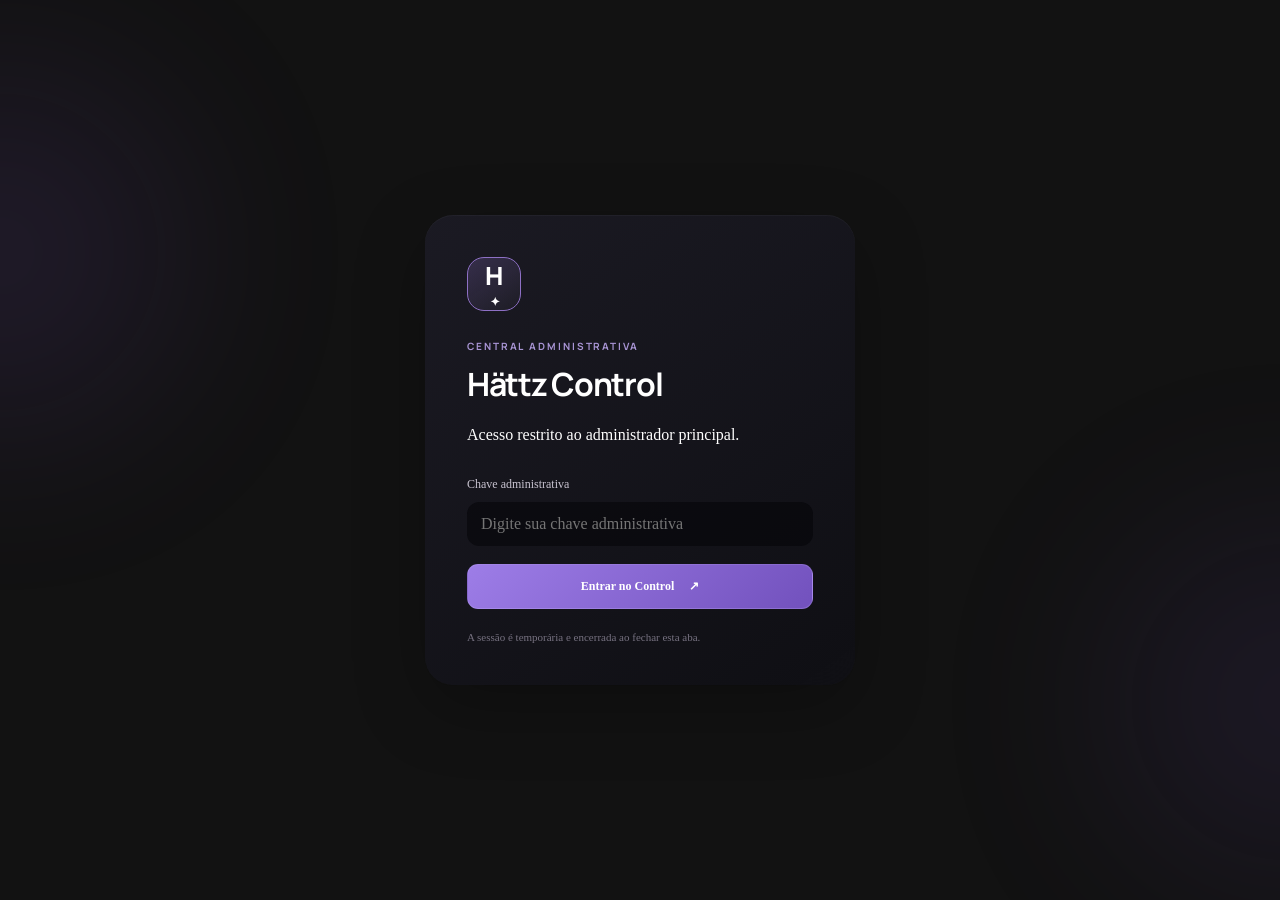
==== control.html @ 9202e239 "Add files via upload" ====
<!doctype html>
<html lang="pt-BR">
<head>
  <meta charset="utf-8">
  <meta name="viewport" content="width=device-width, initial-scale=1">
  <meta name="theme-color" content="#09090d">
  <title>Hättz Control</title>
  <link rel="preconnect" href="https://fonts.googleapis.com">
  <link rel="preconnect" href="https://fonts.gstatic.com" crossorigin>
  <link href="https://fonts.googleapis.com/css2?family=DM+Sans:wght@400;500;600;700&family=Manrope:wght@400;500;600;700;800&display=swap" rel="stylesheet">
  <link rel="stylesheet" href="core/design-tokens.css">
  <link rel="stylesheet" href="control.css">
</head>
<body>
  <div class="ambient ambient-one"></div><div class="ambient ambient-two"></div>
  <main class="shell">
    <section id="loginView" class="login-wrap">
      <div class="login-card glass">
        <div class="brand-mark">H<span>✦</span></div>
        <p class="eyebrow">CENTRAL ADMINISTRATIVA</p>
        <h1>Hättz <span>Control</span></h1>
        <p class="muted">Acesso restrito ao administrador principal.</p>
        <form id="loginForm">
          <label for="adminPassword">Chave administrativa</label>
          <input id="adminPassword" type="password" autocomplete="current-password" minlength="24" required placeholder="Digite sua chave administrativa">
          <button class="primary full" type="submit">Entrar no Control <span>↗</span></button>
        </form>
        <p class="login-note">A sessão é temporária e encerrada ao fechar esta aba.</p>
      </div>
    </section>

    <section id="appView" hidden>
      <header class="topbar glass">
        <a class="brand" href="./control.html"><span class="brand-symbol">H✦</span><span>Hättz <b>Control</b><small>ADMIN CONSOLE</small></span></a>
        <div class="top-actions"><span class="secure-label"><i></i> Sessão protegida</span><button id="logoutButton" class="quiet-button">Sair <span>↗</span></button></div>
      </header>

      <div class="layout">
        <aside class="sidebar glass">
          <p class="eyebrow">WORKSPACE</p>
          <button class="nav-item active" data-view="overview"><span>◫</span> Visão geral</button>
          <button class="nav-item" data-view="profiles"><span>▤</span> Perfis na nuvem</button>
          <button class="nav-item" data-view="ecosystem"><span>✧</span> Ecossistema</button>
          <button class="nav-item" data-view="storage"><span>◩</span> Armazenamento</button>
          <button class="nav-item" data-view="maintenance"><span>◷</span> Manutenção</button>
          <button class="nav-item" data-view="ip"><span>⌁</span> IP Intelligence</button>
          <button class="nav-item" data-view="audit"><span>≋</span> Auditoria</button>
          <div class="sidebar-foot"><span class="live-dot"></span> Hättz Share API</div>
        </aside>

        <section class="content-area">
          <section class="view active" id="view-overview">
            <div class="page-heading"><div><p class="eyebrow">OVERVIEW</p><h1>Visão geral</h1><p class="muted">Estado atual da infraestrutura Hättz Share.</p></div><button id="refreshOverview" class="quiet-button">↻ Atualizar</button></div>
            <div class="metric-grid" id="overviewMetrics"><article class="metric glass skeleton"></article><article class="metric glass skeleton"></article><article class="metric glass skeleton"></article><article class="metric glass skeleton"></article></div>
            <div class="panel-grid">
              <article class="panel glass"><div class="panel-heading"><div><p class="eyebrow">SISTEMA</p><h2>Estado operacional</h2></div><span class="status-pill" id="apiStatus">Verificando</span></div><p class="muted" id="systemSummary">Consultando armazenamento e perfis...</p><div class="mini-progress"><span id="overviewStorageBar"></span></div><div class="panel-foot"><span>Uso total</span><strong id="overviewStorageText">—</strong></div></article>
              <article class="panel glass"><div class="panel-heading"><div><p class="eyebrow">CONTROLE</p><h2>Manutenção</h2></div><span class="status-pill" id="maintenanceStatus">Desativada</span></div><p class="muted" id="maintenanceSummary">O acesso público está liberado.</p><button class="secondary" data-open-view="maintenance">Configurar manutenção <span>↗</span></button></article>
            </div>
          </section>

          <section class="view" id="view-profiles">
            <div class="page-heading"><div><p class="eyebrow">CLOUD DATABASE</p><h1>Perfis na nuvem</h1><p class="muted">Pesquise, suspenda, reative ou exclua perfis e suas mídias.</p></div><button id="reloadProfiles" class="quiet-button">↻ Atualizar</button></div>
            <div class="panel glass">
              <div class="toolbar"><input id="profileSearch" class="search-input" type="search" placeholder="Buscar por código ou conteúdo do perfil"><button id="searchProfiles" class="secondary">Buscar</button></div>
              <div class="selection-toolbar"><span id="selectionCount">Nenhum perfil selecionado</span><div><button id="suspendSelected" class="secondary" disabled>Suspender</button><button id="activateSelected" class="secondary" disabled>Reativar</button><button id="deleteSelected" class="danger" disabled>Excluir selecionados</button></div></div>
              <div class="table-wrap"><table><thead><tr><th><input id="selectAllProfiles" type="checkbox" aria-label="Selecionar todos desta página"></th><th>Perfil</th><th>Armazenamento</th><th>Mídias</th><th>Estado</th><th>Atualizado</th></tr></thead><tbody id="profilesTable"><tr><td colspan="6" class="empty">Carregando perfis...</td></tr></tbody></table></div>
              <div class="pagination"><span id="profilesPageLabel">Página 1</span><div><button id="previousPage" class="quiet-button" disabled>← Anterior</button><button id="nextPage" class="quiet-button" disabled>Próxima →</button></div></div>
            </div>
            <p class="warning-note">Os perfis oficiais são protegidos pelo servidor e não podem ser excluídos nem suspensos.</p>
          </section>

          <section class="view" id="view-ecosystem">
            <div class="page-heading"><div><p class="eyebrow">HÄTTZ ECOSYSTEM</p><h1>Ecossistema</h1><p class="muted">Catálogos, molduras, insígnias e benefícios VIP por perfil.</p></div><button id="reloadEcosystem" class="quiet-button">↻ Atualizar</button></div>
            <div class="panel-grid">
              <article class="panel glass"><div class="panel-heading"><div><p class="eyebrow">CATALOGUE</p><h2>Criar ou atualizar item</h2></div></div>
                <div class="field"><label for="catalogKind">Tipo</label><select id="catalogKind"><option value="badges">Insígnia</option><option value="frames">Moldura</option></select></div>
                <div class="field"><label for="catalogId">ID único</label><input id="catalogId" maxlength="48" placeholder="ex.: early-supporter"></div>
                <div class="field"><label for="catalogName">Nome</label><input id="catalogName" maxlength="64" placeholder="Nome exibido"></div>
                <div class="field"><label for="catalogDescription">Descrição</label><textarea id="catalogDescription" maxlength="240" rows="2"></textarea></div>
                <div class="field"><label for="catalogRarity">Raridade</label><select id="catalogRarity"><option value="basic">Basic</option><option value="premium">Premium</option><option value="elite">Elite</option></select></div>
                <div class="field" id="catalogBadgeFields"><label for="catalogCategory">Categoria</label><input id="catalogCategory" maxlength="32" value="community"><label for="catalogIcon">Ícone</label><input id="catalogIcon" maxlength="4" value="✦"></div>
                <button id="saveCatalogItem" class="primary">Salvar item</button>
              </article>
              <article class="panel glass"><div class="panel-heading"><div><p class="eyebrow">PROFILE BENEFITS</p><h2>Gerenciar benefícios</h2></div></div>
                <div class="field"><label for="entitlementCode">Código do perfil</label><input id="entitlementCode" placeholder="HTZ-ABCDE-FGHIJ"></div>
                <div class="field"><label for="vipEnabled">Acesso VIP</label><select id="vipEnabled"><option value="true">Conceder / manter ativo</option><option value="false">Revogar</option></select></div>
                <div class="field"><label for="vipExpiry">Validade (opcional)</label><input id="vipExpiry" type="datetime-local"></div>
                <button id="saveVip" class="secondary">Atualizar VIP</button><p class="muted">Benefício aplicado no backend: limite individual de mídia de 500 MiB enquanto o VIP estiver ativo (250 MiB no plano padrão). O teto global do Hättz não muda.</p>
                <div class="field"><label for="grantBadgeId">Insígnia</label><select id="grantBadgeId"></select><button id="grantBadge" class="secondary">Conceder insígnia</button><button id="revokeBadge" class="quiet-button">Revogar insígnia</button></div>
                <div class="field"><label for="grantFrameId">Moldura</label><select id="grantFrameId"></select><button id="grantFrame" class="secondary">Conceder moldura</button><button id="revokeFrame" class="quiet-button">Revogar moldura</button></div>
                <p class="muted">Todas as operações são validadas no Worker e registradas na auditoria.</p>
              </article>
            </div>
            <article class="panel glass"><div class="panel-heading"><div><p class="eyebrow">PUBLISHED CATALOGUE</p><h2>Itens ativos</h2></div></div><div id="ecosystemCatalog" class="audit-list"><p class="empty">Carregando catálogo...</p></div></article>
          </section>

          <section class="view" id="view-storage">
            <div class="page-heading"><div><p class="eyebrow">CAPACITY</p><h1>Armazenamento</h1><p class="muted">Consumo real contabilizado pelos triggers do D1.</p></div><button id="reloadStorage" class="quiet-button">↻ Atualizar</button></div>
            <article class="panel glass storage-panel"><div class="storage-head"><div><p class="eyebrow">USO GLOBAL</p><h2 id="storageUsed">—</h2><p class="muted" id="storageCapacity">—</p></div><strong id="storagePercent">—</strong></div><div class="large-progress"><span id="storageBar"></span></div><div class="storage-stats"><div><span>Espaço restante</span><strong id="storageRemaining">—</strong></div><div><span>Perfis existentes</span><strong id="storageProfiles">—</strong></div><div><span>Estimativa de perfis adicionais</span><strong id="storageEstimate">—</strong></div></div></article>
            <article class="panel glass"><div class="panel-heading"><div><p class="eyebrow">TOP CONSUMERS</p><h2>Maiores consumidores</h2></div></div><div id="largestProfiles" class="largest-list"></div></article>
          </section>

          <section class="view" id="view-maintenance">
            <div class="page-heading"><div><p class="eyebrow">REMOTE CONTROL</p><h1>Modo de manutenção</h1><p class="muted">O bloqueio é aplicado pela API, não apenas pelo site.</p></div></div>
            <article class="panel glass maintenance-panel"><div class="maintenance-toggle-row"><div><h2>Ativar manutenção global</h2><p class="muted">Perfis oficiais e códigos liberados continuam acessíveis.</p></div><label class="switch"><input id="maintenanceEnabled" type="checkbox"><span></span></label></div><div class="field"><label for="maintenanceTitle">Título</label><input id="maintenanceTitle" maxlength="80" value="Em manutenção"></div><div class="field"><label for="maintenanceMessage">Mensagem</label><textarea id="maintenanceMessage" rows="3" maxlength="500">Voltamos em breve.</textarea></div><div class="field"><label for="maintenanceAllowlist">Códigos liberados (um por linha)</label><textarea id="maintenanceAllowlist" rows="3" placeholder="HTZ-ABCDE-FGHIJ"></textarea><small>Máximo de 100 códigos. Os dois perfis oficiais já são liberados automaticamente.</small></div>
              <div class="maintenance-editor-head"><div><p class="eyebrow">APARÊNCIA</p><h2>Fundo da manutenção</h2><p class="muted">Personalize a tela pública sem alterar o layout do site.</p></div><span class="editor-chip">LIVE PREVIEW</span></div>
              <div class="maintenance-editor-grid">
                <div class="maintenance-controls">
                  <div class="field"><label for="maintenanceBackgroundFile">Enviar imagem ou vídeo</label><input id="maintenanceBackgroundFile" type="file" accept="image/jpeg,image/png,image/webp,image/gif,video/mp4,video/webm,video/quicktime"><small>JPG, PNG, WEBP, GIF, MP4, WEBM ou MOV · até 75 MB. O arquivo fica no Supabase Storage.</small><button type="button" id="uploadMaintenanceBackground" class="secondary">Enviar fundo</button></div>
                  <div class="field"><label for="maintenanceBackgroundUrl">Ou usar URL HTTPS</label><input id="maintenanceBackgroundUrl" type="url" placeholder="https://..."><small>Use um link direto para uma imagem ou vídeo.</small></div>
                  <div class="field"><label for="maintenanceBackgroundType">Tipo de fundo</label><select id="maintenanceBackgroundType"><option value="color">Gradiente escuro</option><option value="image">Imagem</option><option value="video">Vídeo</option></select></div>
                  <div class="field"><label for="maintenanceAccent">Cor de destaque</label><input id="maintenanceAccent" type="color" value="#9b7add"></div>
                  <div class="field range-field"><label for="maintenanceOverlay">Escurecimento <output id="maintenanceOverlayValue">62%</output></label><input id="maintenanceOverlay" type="range" min="0" max="95" value="62"></div>
                  <div class="field range-field"><label for="maintenanceBlur">Desfoque <output id="maintenanceBlurValue">0 px</output></label><input id="maintenanceBlur" type="range" min="0" max="30" value="0"></div>
                  <div class="field"><button type="button" id="clearMaintenanceBackground" class="quiet-button">Remover mídia de fundo</button></div>
                </div>
                <div class="maintenance-preview-wrap"><div id="maintenancePreview" class="maintenance-preview"><div class="maintenance-preview-shade"></div><div class="maintenance-preview-card"><span class="preview-mark">H✦</span><small>HÄTTZ SHARE</small><h3 id="maintenancePreviewTitle">Em manutenção</h3><p id="maintenancePreviewMessage">Voltamos em breve.</p><span class="preview-foot">VOLTAREMOS EM BREVE</span></div></div><small>Prévia aproximada da tela exibida aos visitantes.</small></div>
              </div>
              <button id="saveMaintenance" class="primary">Salvar configuração <span>↗</span></button></article>
          </section>

          <section class="view" id="view-ip">
            <div class="page-heading"><div><p class="eyebrow">RESTRICTED INTELLIGENCE</p><h1>IP Intelligence</h1><p class="muted">Dados sensíveis visíveis somente nesta sessão de administrador principal.</p></div><button id="reloadIp" class="quiet-button">↻ Atualizar</button></div>
            <div class="privacy-banner"><span>⌁</span><div><strong>Acesso exclusivo</strong><p>IPs são armazenados criptografados. Outros administradores e usuários não possuem endpoint de leitura.</p></div></div>
            <article class="panel glass"><div class="toolbar"><input id="ipProfileFilter" class="search-input" placeholder="Filtrar por código de perfil"><button id="searchIp" class="secondary">Consultar</button><button id="clearIpEvents" class="quiet-button danger-action" type="button">⌫ Limpar histórico</button></div><p class="muted" id="vpnProviderStatus">A classificação de VPN/proxy depende do provedor de reputação configurado.</p><div class="table-wrap"><table><thead><tr><th>IP</th><th>Perfil</th><th>Localização</th><th>ISP / ASN</th><th>VPN / Proxy / Tor</th><th>Evento</th><th>Data</th></tr></thead><tbody id="ipTable"><tr><td colspan="7" class="empty">Carregando eventos...</td></tr></tbody></table></div></article>
          </section>

          <section class="view" id="view-audit">
            <div class="page-heading"><div><p class="eyebrow">SECURITY LOG</p><h1>Auditoria</h1><p class="muted">Histórico de ações administrativas e tentativas de acesso.</p></div><button id="reloadAudit" class="quiet-button">↻ Atualizar</button></div>
            <article class="panel glass"><div id="auditList" class="audit-list"><p class="empty">Carregando eventos...</p></div></article>
          </section>
        </section>
      </div>
      <div id="toast" class="toast" role="status" aria-live="polite"></div>
      <footer class="footer">HÄTTZ CONTROL <span>✦</span> PRIVATE ADMINISTRATION</footer>
    </section>
  </main>
  <script src="share-config.js"></script>
  <script src="core/hattz-core.js"></script>
  <script src="control.js"></script>
</body>
</html>
---- control.css ----
:root{color-scheme:dark;--bg:var(--hattz-color-bg);--panel:var(--hattz-glass-bg);--line:var(--hattz-glass-border);--text:var(--hattz-color-text);--muted:var(--hattz-color-muted);--purple:var(--hattz-color-accent);--purple2:var(--hattz-color-accent-strong);--danger:var(--hattz-color-danger);--green:var(--hattz-color-success);--radius:var(--hattz-radius-lg);font-family:var(--hattz-font-sans)}*{box-sizing:border-box}body{margin:0;min-height:100vh;background:radial-gradient(ellipse at 12% 0%,#20152e 0,transparent 36%),radial-gradient(ellipse at 90% 75%,#171329 0,transparent 34%),var(--bg);color:var(--text)}button,input,textarea{font:inherit}button{cursor:pointer}button:disabled{opacity:.38;cursor:not-allowed}.ambient{position:fixed;width:360px;height:360px;border-radius:50%;filter:blur(100px);opacity:.12;pointer-events:none}.ambient-one{background:#8959d8;top:8%;left:-180px}.ambient-two{background:#6b4ab1;right:-190px;bottom:2%}.shell{position:relative;max-width:1500px;margin:auto;padding:24px}.glass{background:linear-gradient(145deg,rgba(29,28,39,.82),rgba(15,15,21,.78));border:1px solid var(--line);box-shadow:0 22px 70px rgba(0,0,0,.26),inset 0 1px rgba(255,255,255,.035);backdrop-filter:blur(24px)}[hidden]{display:none!important}.login-wrap{min-height:calc(100vh - 48px);display:grid;place-items:center}.login-card{width:min(100%,430px);padding:42px;border-radius:28px}.brand-mark{width:54px;height:54px;display:grid;place-items:center;border:1px solid #8e70c5;border-radius:17px;font:800 25px Manrope;background:linear-gradient(145deg,rgba(170,135,245,.2),rgba(255,255,255,.02));margin-bottom:28px}.brand-mark span{color:var(--purple);font-size:12px;margin-left:2px}.eyebrow{font:700 10px Manrope;letter-spacing:.19em;color:#a995d5;margin:0 0 9px}.login-card h1,.page-heading h1{font:700 32px Manrope;margin:0;letter-spacing:-.04em}.login-card h1 span{color:var(--purple)}.muted{color:var(--muted);line-height:1.6}.login-card form{display:grid;gap:10px;margin-top:30px}.login-card label,.field label{font-size:12px;color:#c9c4d1}.login-card input,.field input,.field textarea,.search-input{width:100%;border:1px solid var(--line);background:rgba(5,5,9,.55);border-radius:12px;padding:13px 14px;color:var(--text);outline:none}.login-card input:focus,.field input:focus,.field textarea:focus,.search-input:focus{border-color:rgba(167,139,250,.7);box-shadow:0 0 0 3px rgba(167,139,250,.1)}.primary,.secondary,.danger,.quiet-button{border-radius:11px;padding:11px 15px;font-weight:700;font-size:12px;transition:.2s}.primary{background:linear-gradient(135deg,#9d7de7,#7251bd);border:1px solid rgba(210,190,255,.2);color:white}.primary:hover{filter:brightness(1.12);transform:translateY(-1px)}.primary span{margin-left:12px}.full{width:100%;margin-top:8px;padding:14px}.secondary{background:rgba(255,255,255,.055);border:1px solid var(--line);color:#e7e1f1}.secondary:hover,.quiet-button:hover{background:rgba(167,139,250,.12);border-color:rgba(167,139,250,.28)}.danger{background:rgba(190,73,97,.13);border:1px solid rgba(226,139,154,.26);color:#f1a8b5}.danger:hover{background:rgba(190,73,97,.22)}.quiet-button{background:transparent;border:1px solid var(--line);color:#c9c3d2}.login-note{font-size:11px;color:#777281;margin:22px 0 0}.topbar{height:74px;border-radius:18px;display:flex;align-items:center;justify-content:space-between;padding:0 22px}.brand{display:flex;align-items:center;gap:12px;text-decoration:none;color:var(--text);font:700 15px Manrope}.brand b{color:var(--purple)}.brand small{display:block;font:700 8px Manrope;letter-spacing:.2em;color:#777181;margin-top:4px}.brand-symbol{font-size:25px;color:#b9a0f4}.top-actions{display:flex;align-items:center;gap:18px}.secure-label{font-size:11px;color:#aaa5b3}.secure-label i,.live-dot{display:inline-block;width:7px;height:7px;background:var(--green);border-radius:50%;margin-right:7px;box-shadow:0 0 12px rgba(139,215,180,.7)}.layout{display:grid;grid-template-columns:220px minmax(0,1fr);gap:22px;margin-top:22px}.sidebar{border-radius:18px;padding:22px 14px;min-height:calc(100vh - 180px);display:flex;flex-direction:column}.sidebar>.eyebrow{padding:0 10px 12px}.nav-item{width:100%;display:flex;align-items:center;gap:12px;text-align:left;background:transparent;border:1px solid transparent;color:#aaa5b4;padding:12px;border-radius:11px;margin:2px 0;font-size:12px}.nav-item span{width:18px;color:#9280b7;font-size:16px;text-align:center}.nav-item:hover{background:rgba(255,255,255,.04);color:white}.nav-item.active{background:linear-gradient(100deg,rgba(148,112,214,.2),rgba(148,112,214,.04));border-color:rgba(167,139,250,.15);color:#eee7fb}.nav-item.active span{color:#c4a9ff}.sidebar-foot{margin-top:auto;padding:15px 10px 2px;color:#777281;font-size:10px;border-top:1px solid var(--line)}.content-area{min-width:0}.view{display:none}.view.active{display:block}.page-heading{display:flex;align-items:center;justify-content:space-between;gap:15px;margin:10px 0 24px}.page-heading h1{font-size:28px}.page-heading .muted{font-size:12px;margin:7px 0 0}.metric-grid{display:grid;grid-template-columns:repeat(4,minmax(0,1fr));gap:13px}.metric{border-radius:16px;padding:19px}.metric span{display:block;color:var(--muted);font-size:11px}.metric strong{display:block;font:700 25px Manrope;margin-top:9px;letter-spacing:-.04em}.metric small{color:#8f87a0;font-size:10px}.panel-grid{display:grid;grid-template-columns:1fr 1fr;gap:14px;margin-top:14px}.panel{border-radius:18px;padding:21px;margin-bottom:14px}.panel-heading{display:flex;align-items:center;justify-content:space-between;gap:12px;margin-bottom:15px}.panel h2{font:650 16px Manrope;margin:0}.panel .muted{font-size:11px}.status-pill{font-size:10px;border-radius:20px;padding:6px 10px;color:var(--green);background:rgba(139,215,180,.09);border:1px solid rgba(139,215,180,.17)}.status-pill.warning{color:#edc17d;background:rgba(237,193,125,.08);border-color:rgba(237,193,125,.16)}.mini-progress,.large-progress{height:7px;border-radius:10px;background:rgba(255,255,255,.07);overflow:hidden;margin:18px 0 10px}.mini-progress span,.large-progress span{display:block;height:100%;width:0;background:linear-gradient(90deg,#7051b7,#c3a7ff);border-radius:10px;transition:width .4s}.panel-foot{display:flex;justify-content:space-between;color:var(--muted);font-size:10px}.panel-foot strong{color:#e4dff0}.panel .secondary{margin-top:8px}.toolbar{display:flex;gap:9px;margin-bottom:16px}.search-input{max-width:440px;font-size:12px}.selection-toolbar{display:flex;justify-content:space-between;align-items:center;gap:12px;padding:12px 0;border-top:1px solid var(--line);border-bottom:1px solid var(--line);font-size:11px;color:var(--muted)}.selection-toolbar>div{display:flex;gap:7px;flex-wrap:wrap}.selection-toolbar button{padding:8px 11px}.table-wrap{width:100%;overflow:auto}table{border-collapse:collapse;width:100%;min-width:720px;text-align:left}th{font-size:9px;letter-spacing:.1em;text-transform:uppercase;color:#817b8d;font-weight:700;padding:14px 10px;border-bottom:1px solid var(--line)}td{font-size:11px;color:#d8d3df;padding:14px 10px;border-bottom:1px solid rgba(255,255,255,.045)}td:first-child,th:first-child{width:36px}td input[type=checkbox],th input{accent-color:#9e7ae7}.code-cell{font:700 11px Manrope;color:#d8c8ff}.sub-cell{display:block;color:#777281;font-size:9px;margin-top:4px}.state{display:inline-block;padding:5px 8px;border-radius:20px;font-size:9px;background:rgba(139,215,180,.09);color:var(--green)}.state.suspended,.state.deleting{background:rgba(226,139,154,.1);color:#e9a4b0}.empty{text-align:center;color:#827c8c;padding:30px}.pagination{display:flex;justify-content:space-between;align-items:center;padding-top:14px;color:var(--muted);font-size:10px}.pagination>div{display:flex;gap:7px}.warning-note{font-size:10px;color:#b8a58a;padding:0 3px}.storage-panel{padding:26px}.storage-head{display:flex;align-items:center;justify-content:space-between}.storage-head h2{font-size:29px;margin:0}.storage-head .muted{margin:7px 0 0}.storage-head>strong{font:700 23px Manrope;color:#c6aff8}.large-progress{height:12px;margin:22px 0}.storage-stats{display:grid;grid-template-columns:repeat(3,1fr);gap:15px}.storage-stats span{display:block;color:var(--muted);font-size:10px}.storage-stats strong{display:block;margin-top:7px;font:700 16px Manrope}.largest-list{display:grid;gap:12px}.largest-item{display:grid;grid-template-columns:120px 1fr 90px;align-items:center;gap:12px;font-size:10px}.largest-item strong{font:600 10px Manrope}.largest-item .bar{height:5px;border-radius:10px;background:rgba(255,255,255,.07);overflow:hidden}.largest-item .bar span{display:block;height:100%;background:#9675d6}.maintenance-panel{max-width:760px}.maintenance-toggle-row{display:flex;align-items:center;justify-content:space-between;padding-bottom:20px;border-bottom:1px solid var(--line);margin-bottom:18px}.maintenance-toggle-row h2{margin:0 0 6px}.maintenance-toggle-row .muted{margin:0}.switch input{display:none}.switch span{display:block;width:48px;height:27px;border-radius:30px;background:#383541;border:1px solid #55505f;position:relative;cursor:pointer;transition:.2s}.switch span:after{content:"";position:absolute;width:19px;height:19px;left:3px;top:3px;border-radius:50%;background:#b0a9bb;transition:.2s}.switch input:checked+span{background:#7556b7;border-color:#9b7bd7}.switch input:checked+span:after{left:24px;background:white}.field{display:grid;gap:8px;margin:17px 0}.field textarea{resize:vertical;min-height:70px}.field small{font-size:10px;color:#827c8c}.privacy-banner{display:flex;gap:13px;padding:15px 17px;margin-bottom:14px;border:1px solid rgba(167,139,250,.2);border-radius:14px;background:rgba(132,95,195,.09)}.privacy-banner>span{font-size:22px;color:#c0a4f8}.privacy-banner strong{font:700 12px Manrope}.privacy-banner p{margin:4px 0 0;font-size:10px;color:var(--muted);line-height:1.5}.audit-list{display:grid}.audit-item{display:grid;grid-template-columns:120px 1fr auto;gap:14px;padding:14px 0;border-bottom:1px solid var(--line);align-items:start}.audit-item:last-child{border:0}.audit-time{font-size:10px;color:#888293}.audit-action{font:700 11px Manrope}.audit-detail{font-size:10px;color:var(--muted);margin-top:5px;word-break:break-word}.audit-target{font-size:9px;color:#bda7ed}.footer{text-align:center;color:#686273;font:700 8px Manrope;letter-spacing:.2em;padding:22px}.footer span{color:#a68adf;margin:0 7px}.toast{position:fixed;right:25px;bottom:25px;max-width:min(420px,calc(100vw - 50px));padding:13px 17px;background:#211c2c;border:1px solid rgba(167,139,250,.25);border-radius:12px;color:#f1eaff;font-size:11px;box-shadow:0 15px 40px rgba(0,0,0,.35);opacity:0;transform:translateY(10px);pointer-events:none;transition:.2s;z-index:20}.toast.show{opacity:1;transform:translateY(0)}.skeleton{min-height:100px;background:linear-gradient(100deg,rgba(255,255,255,.03),rgba(255,255,255,.07),rgba(255,255,255,.03))}
@media(max-width:1000px){.metric-grid{grid-template-columns:repeat(2,1fr)}.layout{grid-template-columns:180px 1fr}.panel-grid{grid-template-columns:1fr}}@media(max-width:700px){.shell{padding:12px}.topbar{padding:0 14px}.secure-label{display:none}.layout{display:block}.sidebar{min-height:0;display:flex;flex-direction:row;overflow:auto;padding:8px;gap:3px;margin-bottom:16px}.sidebar>.eyebrow,.sidebar-foot{display:none}.nav-item{width:auto;white-space:nowrap;padding:10px;font-size:10px}.nav-item span{display:none}.page-heading h1{font-size:24px}.page-heading{align-items:flex-start}.page-heading>.quiet-button{font-size:10px}.metric-grid{gap:8px}.metric{padding:14px}.metric strong{font-size:20px}.panel{padding:15px}.selection-toolbar{align-items:flex-start;flex-direction:column}.storage-stats{grid-template-columns:1fr 1fr}.storage-head h2{font-size:24px}.largest-item{grid-template-columns:90px 1fr 75px}.audit-item{grid-template-columns:1fr auto}.audit-time{grid-column:1/-1}.login-card{padding:28px 23px}.toolbar{flex-wrap:wrap}.toolbar .search-input{max-width:none}.privacy-banner{padding:12px}}

/* Hättz Control — editor visual da manutenção */
.maintenance-editor-head{display:flex;justify-content:space-between;align-items:center;gap:12px;padding-top:22px;margin-top:22px;border-top:1px solid var(--line)}
.maintenance-editor-head h2{font:700 17px Manrope;margin:0}.maintenance-editor-head .muted{margin:5px 0 0}.editor-chip{font:700 8px Manrope;letter-spacing:.14em;color:#c7b2f4;border:1px solid rgba(167,139,250,.24);padding:7px 10px;border-radius:30px;background:rgba(167,139,250,.08)}
.maintenance-editor-grid{display:grid;grid-template-columns:minmax(230px,.85fr) minmax(280px,1.15fr);gap:20px;margin:18px 0 22px}.maintenance-controls .field{margin:12px 0}.maintenance-controls input[type=file]{font-size:10px;padding:10px}.maintenance-controls input[type=color]{height:42px;padding:5px;max-width:100px}.maintenance-controls input[type=range]{width:100%;accent-color:#a78bfa}.range-field label{display:flex;justify-content:space-between}.range-field output{color:#c7b2f4;font-variant-numeric:tabular-nums}.maintenance-preview-wrap{min-width:0}.maintenance-preview{--preview-overlay:.62;--preview-blur:0px;--preview-accent:#9b7add;position:relative;isolation:isolate;min-height:330px;aspect-ratio:16/10;display:grid;place-items:center;overflow:hidden;border:1px solid rgba(255,255,255,.12);border-radius:18px;background:radial-gradient(ellipse at 50% 0%,#35234e,transparent 65%),linear-gradient(145deg,#111018,#07070b)}.maintenance-preview .preview-media{position:absolute;inset:0;width:100%;height:100%;object-fit:cover;filter:blur(var(--preview-blur));z-index:0}.maintenance-preview:after{content:"";position:absolute;inset:0;background:rgba(5,5,9,var(--preview-overlay));z-index:1}.maintenance-preview-card{position:relative;z-index:2;text-align:center;width:min(86%,370px);padding:25px 22px;border:1px solid rgba(255,255,255,.16);border-radius:22px;background:rgba(16,14,22,.58);backdrop-filter:blur(18px);box-shadow:0 20px 55px rgba(0,0,0,.35)}.preview-mark{display:inline-grid;place-items:center;width:42px;height:42px;border:1px solid color-mix(in srgb,var(--preview-accent),transparent 35%);border-radius:14px;color:var(--preview-accent);margin-bottom:13px}.maintenance-preview-card small{display:block;color:#c1afd9;letter-spacing:.2em;font:700 8px Manrope}.maintenance-preview-card h3{font:700 clamp(17px,2.4vw,25px) Manrope;margin:12px 0 9px;color:#fff}.maintenance-preview-card p{font-size:11px;color:#d0cad8;line-height:1.6;margin:0}.maintenance-preview-card .preview-foot{margin-top:18px;color:#a39aaf;font:700 8px Manrope;letter-spacing:.15em}.maintenance-preview-wrap>small{display:block;color:var(--muted);font-size:9px;margin-top:8px}
@media(max-width:760px){.maintenance-editor-grid{grid-template-columns:1fr}.maintenance-preview{min-height:260px}.maintenance-editor-head{align-items:flex-start}}

/* Acabamento visual do workspace administrativo */
.topbar{position:relative;overflow:hidden;background:linear-gradient(110deg,rgba(34,29,47,.88),rgba(12,12,18,.82));border-color:rgba(198,177,235,.15)}
.topbar:after{content:"";position:absolute;inset:0 auto 0 0;width:3px;background:linear-gradient(180deg,#d3c0fa,#7753bb);opacity:.9}
.sidebar{background:linear-gradient(180deg,rgba(27,24,36,.88),rgba(12,12,18,.82));border-color:rgba(198,177,235,.12)}
.panel{background:linear-gradient(145deg,rgba(29,27,39,.86),rgba(13,13,19,.82));border-color:rgba(198,177,235,.12);transition:border-color .2s,transform .2s}
.panel:hover{border-color:rgba(177,148,230,.22)}
.metric{background:linear-gradient(145deg,rgba(34,30,45,.9),rgba(15,14,21,.84));border-color:rgba(198,177,235,.13)}
.metric strong{background:linear-gradient(100deg,#fff,#c9b5f1);-webkit-background-clip:text;background-clip:text;color:transparent}
.nav-item{transition:background .2s,border-color .2s,color .2s,transform .2s}.nav-item.active{box-shadow:inset 3px 0 #b89ae9,0 8px 24px rgba(0,0,0,.12)}
.page-heading h1{letter-spacing:-.055em}.page-heading .eyebrow{margin-bottom:8px}
.field select,.field input[type=url]{width:100%;border:1px solid var(--line);background:rgba(5,5,9,.55);border-radius:12px;padding:13px 14px;color:var(--text);outline:none}.field select:focus,.field input[type=url]:focus{border-color:rgba(167,139,250,.7);box-shadow:0 0 0 3px rgba(167,139,250,.1)}


/* Ação destrutiva discreta do painel IP Intelligence */
.danger-action { color: #e5a0a8; border-color: rgba(210, 105, 125, .28); }
.danger-action:hover { color: #ffdce1; border-color: rgba(230, 110, 135, .55); background: rgba(150, 45, 65, .12); }
.danger-action:disabled { opacity: .55; cursor: wait; }
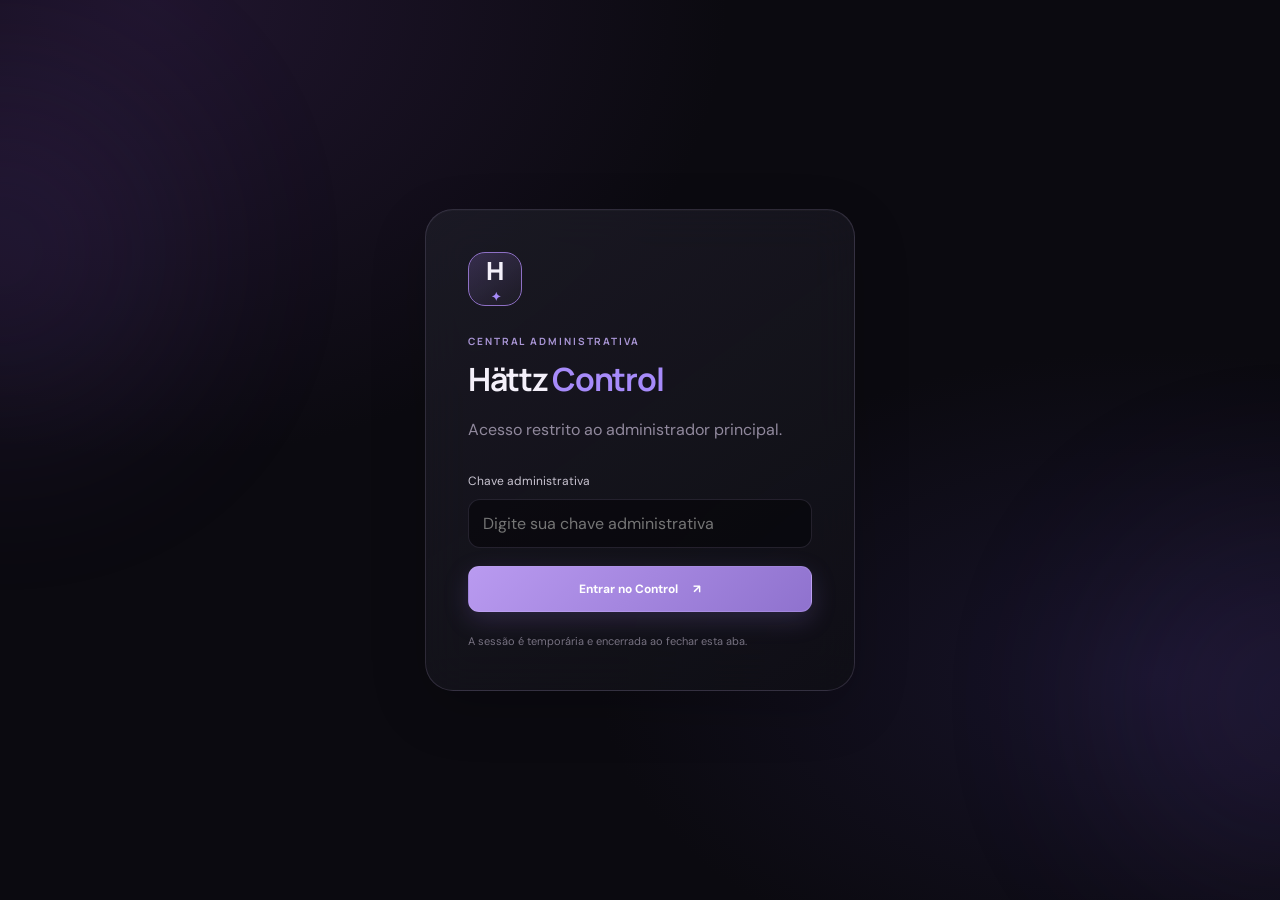
==== commit e9b04ddd: "Add files via upload" ====
--- a/control.html
+++ b/control.html
@@ -88,9 +88,60 @@
                 <button id="saveVip" class="secondary">Atualizar VIP</button><p class="muted">Benefício aplicado no backend: limite individual de mídia de 500 MiB enquanto o VIP estiver ativo (250 MiB no plano padrão). O teto global do Hättz não muda.</p>
                 <div class="field"><label for="grantBadgeId">Insígnia</label><select id="grantBadgeId"></select><button id="grantBadge" class="secondary">Conceder insígnia</button><button id="revokeBadge" class="quiet-button">Revogar insígnia</button></div>
                 <div class="field"><label for="grantFrameId">Moldura</label><select id="grantFrameId"></select><button id="grantFrame" class="secondary">Conceder moldura</button><button id="revokeFrame" class="quiet-button">Revogar moldura</button></div>
+                <div class="field role-manager">
+                  <label for="grantRoleId">Cargo do perfil</label>
+                  <select id="grantRoleId"><option value="">Carregando cargos...</option></select>
+                  <label for="roleExpiry">Validade do cargo (opcional)</label>
+                  <input id="roleExpiry" type="datetime-local">
+                  <div class="inline-actions"><button id="grantRole" class="secondary" type="button">Conceder cargo</button><button id="revokeRole" class="quiet-button" type="button">Revogar cargo</button><button id="loadProfileRoles" class="quiet-button" type="button">Ver cargos</button></div>
+                  <div id="profileRoleList" class="role-list"><p class="empty">Informe um perfil para consultar os cargos.</p></div>
+                </div>
+                <p class="muted">VIP é um benefício separado dos cargos. Cargos administrativos e reservados não aparecem nesta lista.</p>
                 <p class="muted">Todas as operações são validadas no Worker e registradas na auditoria.</p>
               </article>
             </div>
+            <article class="panel glass role-design-panel">
+              <div class="panel-heading"><div><p class="eyebrow">SPECIAL IDENTITIES</p><h2>Cargos especiais e temas exclusivos</h2><p class="muted">Crie cargos personalizados com identidade visual própria. Depois, conceda-os individualmente pelo código do perfil.</p></div></div>
+              <div class="role-design-grid">
+                <div class="field"><label for="roleDefinitionId">ID único</label><input id="roleDefinitionId" maxlength="48" placeholder="ex.: celestial-artist"></div>
+                <div class="field"><label for="roleDefinitionLabel">Nome do cargo</label><input id="roleDefinitionLabel" maxlength="40" placeholder="Celestial Artist"></div>
+                <div class="field"><label for="roleDefinitionColor">Cor do cargo</label><input id="roleDefinitionColor" type="color" value="#b99af0"></div>
+                <div class="field"><label for="roleDefinitionDescription">Descrição</label><input id="roleDefinitionDescription" maxlength="180" placeholder="Identidade especial da comunidade"></div>
+              </div>
+              <p class="eyebrow role-theme-eyebrow">TEMA EXCLUSIVO DO CARGO</p>
+              <div class="role-theme-colors">
+                <label>Fundo <input id="roleThemeBackground" type="color" value="#0b0a10"></label>
+                <label>Gradiente <input id="roleThemeGradient" type="color" value="#292333"></label>
+                <label>Cartões <input id="roleThemeCard" type="color" value="#14121b"></label>
+                <label>Destaque <input id="roleThemeAccent" type="color" value="#a78bfa"></label>
+                <label>Texto <input id="roleThemeText" type="color" value="#f4f0fa"></label>
+                <label>Bordas <input id="roleThemeBorder" type="color" value="#302a3a"></label>
+              </div>
+              <div class="inline-actions"><button id="saveRoleDefinition" class="primary" type="button">Salvar cargo especial</button><button id="newRoleDefinition" class="quiet-button" type="button">Novo cargo</button></div>
+              <div id="roleDefinitionList" class="role-definition-list"><p class="empty">Carregando cargos...</p></div>
+              <p class="muted">Os temas são aplicados somente ao perfil que recebeu o cargo ativo. Cargos administrativos e VIP não podem ser criados por este editor.</p>
+            </article>
+            <article class="panel glass role-design-panel">
+              <div class="panel-heading"><div><p class="eyebrow">SPECIAL IDENTITIES</p><h2>Cargos especiais e temas exclusivos</h2><p class="muted">Crie cargos personalizados com identidade visual própria. Depois, conceda-os individualmente pelo código do perfil.</p></div></div>
+              <div class="role-design-grid">
+                <div class="field"><label for="roleDefinitionId">ID único</label><input id="roleDefinitionId" maxlength="48" placeholder="ex.: celestial-artist"></div>
+                <div class="field"><label for="roleDefinitionLabel">Nome do cargo</label><input id="roleDefinitionLabel" maxlength="40" placeholder="Celestial Artist"></div>
+                <div class="field"><label for="roleDefinitionColor">Cor do cargo</label><input id="roleDefinitionColor" type="color" value="#b99af0"></div>
+                <div class="field"><label for="roleDefinitionDescription">Descrição</label><input id="roleDefinitionDescription" maxlength="180" placeholder="Identidade especial da comunidade"></div>
+              </div>
+              <p class="eyebrow role-theme-eyebrow">TEMA EXCLUSIVO DO CARGO</p>
+              <div class="role-theme-colors">
+                <label>Fundo <input id="roleThemeBackground" type="color" value="#0b0a10"></label>
+                <label>Gradiente <input id="roleThemeGradient" type="color" value="#292333"></label>
+                <label>Cartões <input id="roleThemeCard" type="color" value="#14121b"></label>
+                <label>Destaque <input id="roleThemeAccent" type="color" value="#a78bfa"></label>
+                <label>Texto <input id="roleThemeText" type="color" value="#f4f0fa"></label>
+                <label>Bordas <input id="roleThemeBorder" type="color" value="#302a3a"></label>
+              </div>
+              <div class="inline-actions"><button id="saveRoleDefinition" class="primary" type="button">Salvar cargo especial</button><button id="newRoleDefinition" class="quiet-button" type="button">Novo cargo</button></div>
+              <div id="roleDefinitionList" class="role-definition-list"><p class="empty">Carregando cargos...</p></div>
+              <p class="muted">Os temas são aplicados somente ao perfil que recebeu o cargo ativo. Cargos administrativos e VIP não podem ser criados por este editor.</p>
+            </article>
             <article class="panel glass"><div class="panel-heading"><div><p class="eyebrow">PUBLISHED CATALOGUE</p><h2>Itens ativos</h2></div></div><div id="ecosystemCatalog" class="audit-list"><p class="empty">Carregando catálogo...</p></div></article>
           </section>
 
@@ -121,13 +172,16 @@
 
           <section class="view" id="view-ip">
             <div class="page-heading"><div><p class="eyebrow">RESTRICTED INTELLIGENCE</p><h1>IP Intelligence</h1><p class="muted">Dados sensíveis visíveis somente nesta sessão de administrador principal.</p></div><button id="reloadIp" class="quiet-button">↻ Atualizar</button></div>
-            <div class="privacy-banner"><span>⌁</span><div><strong>Acesso exclusivo</strong><p>IPs são armazenados criptografados. Outros administradores e usuários não possuem endpoint de leitura.</p></div></div>
-            <article class="panel glass"><div class="toolbar"><input id="ipProfileFilter" class="search-input" placeholder="Filtrar por código de perfil"><button id="searchIp" class="secondary">Consultar</button><button id="clearIpEvents" class="quiet-button danger-action" type="button">⌫ Limpar histórico</button></div><p class="muted" id="vpnProviderStatus">A classificação de VPN/proxy depende do provedor de reputação configurado.</p><div class="table-wrap"><table><thead><tr><th>IP</th><th>Perfil</th><th>Localização</th><th>ISP / ASN</th><th>VPN / Proxy / Tor</th><th>Evento</th><th>Data</th></tr></thead><tbody id="ipTable"><tr><td colspan="7" class="empty">Carregando eventos...</td></tr></tbody></table></div></article>
+            <div class="privacy-banner"><span>⌁</span><div><strong>Acesso exclusivo</strong><p>IPs são dados pessoais: ficam criptografados e acessíveis somente ao proprietário. O painel mostra sinais técnicos e localização aproximada; não tenta descobrir identidade, endereço residencial ou outros dados privados.</p></div></div>
+            <article class="panel glass"><div class="toolbar"><input id="ipProfileFilter" class="search-input" placeholder="Filtrar por código de perfil"><button id="searchIp" class="secondary">Consultar</button><button id="clearIpEvents" class="quiet-button danger-action" type="button">⌫ Limpar histórico</button></div><p class="muted" id="vpnProviderStatus">A classificação de VPN/proxy depende do provedor de reputação configurado.</p><div class="table-wrap"><table><thead><tr><th>IP</th><th>Perfil</th><th>Localização</th><th>ISP / ASN</th><th>Dispositivo</th><th>Navegador / SO</th><th>VPN / Proxy / Tor</th><th>Atividade</th><th>Evento</th></tr></thead><tbody id="ipTable"><tr><td colspan="9" class="empty">Carregando eventos...</td></tr></tbody></table></div></article>
           </section>
 
           <section class="view" id="view-audit">
             <div class="page-heading"><div><p class="eyebrow">SECURITY LOG</p><h1>Auditoria</h1><p class="muted">Histórico de ações administrativas e tentativas de acesso.</p></div><button id="reloadAudit" class="quiet-button">↻ Atualizar</button></div>
-            <article class="panel glass"><div id="auditList" class="audit-list"><p class="empty">Carregando eventos...</p></div></article>
+            <article class="panel glass">
+              <div class="audit-toolbar"><p class="muted">Retenção automática de 90 dias. A limpeza manual remove os registros atuais, preservando o evento que documenta a própria limpeza.</p><button id="clearAudit" class="danger" type="button">Limpar auditoria</button></div>
+              <div id="auditList" class="audit-list"><p class="empty">Carregando eventos...</p></div>
+            </article>
           </section>
         </section>
       </div>
--- a/core/design-tokens.css
+++ b/core/design-tokens.css
@@ -0,0 +1,31 @@
+:root {
+  color-scheme: dark;
+  --hattz-color-bg: #0b0a10;
+  --hattz-color-bg-elevated: #14121b;
+  --hattz-color-surface: #1b1723;
+  --hattz-color-accent: #a78bfa;
+  --hattz-color-accent-strong: #8b68d5;
+  --hattz-color-text: #f4f0fa;
+  --hattz-color-muted: #91899d;
+  --hattz-color-border: #302a3a;
+  --hattz-color-danger: #e28b9a;
+  --hattz-color-success: #8bd7b4;
+  --hattz-font-sans: "DM Sans", sans-serif;
+  --hattz-font-display: "Manrope", "DM Sans", sans-serif;
+  --hattz-space-1: 4px;
+  --hattz-space-2: 8px;
+  --hattz-space-3: 12px;
+  --hattz-space-4: 16px;
+  --hattz-space-5: 20px;
+  --hattz-space-6: 24px;
+  --hattz-radius-sm: 10px;
+  --hattz-radius-md: 14px;
+  --hattz-radius-lg: 20px;
+  --hattz-radius-xl: 28px;
+  --hattz-glass-bg: rgba(20, 18, 27, .72);
+  --hattz-glass-border: rgba(198, 177, 235, .14);
+  --hattz-glass-blur: 22px;
+  --hattz-shadow-panel: 0 22px 70px rgba(0, 0, 0, .28);
+  --hattz-motion-fast: .18s ease;
+  --hattz-motion-normal: .28s ease;
+}
--- a/control.css
+++ b/control.css
@@ -24,3 +24,49 @@
 .danger-action { color: #e5a0a8; border-color: rgba(210, 105, 125, .28); }
 .danger-action:hover { color: #ffdce1; border-color: rgba(230, 110, 135, .55); background: rgba(150, 45, 65, .12); }
 .danger-action:disabled { opacity: .55; cursor: wait; }
+
+
+/* HÄTTZ CONTROL — refined console layer */
+:root{--control-accent:#b99af0;--control-accent-soft:rgba(185,154,240,.14);--control-border:rgba(205,185,235,.16)}
+::selection{background:rgba(185,154,240,.28);color:#fff}
+button,input,select,textarea{transition:border-color .18s ease,background .18s ease,box-shadow .18s ease,transform .18s ease}
+button:focus-visible,input:focus-visible,select:focus-visible,textarea:focus-visible{outline:2px solid var(--control-accent);outline-offset:2px}
+.glass,.panel,.metric,.sidebar,.topbar,.login-card{border-color:var(--control-border);box-shadow:0 18px 55px rgba(0,0,0,.18),inset 0 1px rgba(255,255,255,.025);backdrop-filter:blur(22px)}
+.panel{border-radius:22px}
+.metric{border-radius:18px}
+.nav-item{border-radius:12px;transition:background .18s ease,color .18s ease,transform .18s ease}
+.nav-item:hover{transform:translateX(2px);background:rgba(185,154,240,.08)}
+.nav-item.active{background:linear-gradient(105deg,rgba(185,154,240,.18),rgba(185,154,240,.055));box-shadow:inset 2px 0 var(--control-accent);color:#f4eaff}
+.primary{background:linear-gradient(135deg,#b99af0,#8f72ce);box-shadow:0 8px 24px rgba(143,114,206,.22)}
+.primary:hover,.secondary:hover,.quiet-button:hover{transform:translateY(-1px)}
+input,select,textarea{border-color:rgba(205,185,235,.16);background:rgba(8,7,13,.48);border-radius:11px}
+input:focus,select:focus,textarea:focus{border-color:rgba(185,154,240,.65);box-shadow:0 0 0 3px rgba(185,154,240,.1)}
+.table-wrap{border:1px solid rgba(205,185,235,.12);border-radius:15px}
+table{border-collapse:separate;border-spacing:0}
+thead th{background:rgba(185,154,240,.055);color:#cfc4df;font-size:.72rem;letter-spacing:.07em;text-transform:uppercase}
+tbody tr:hover td{background:rgba(185,154,240,.045)}
+.role-manager{margin-top:16px;padding:15px;border:1px solid rgba(185,154,240,.17);border-radius:16px;background:rgba(185,154,240,.035)}
+.inline-actions{display:flex;gap:8px;flex-wrap:wrap;margin-top:10px}
+.role-list{display:grid;gap:7px;margin-top:12px}
+.role-row{display:flex;align-items:center;justify-content:space-between;gap:12px;padding:10px 12px;border:1px solid rgba(205,185,235,.12);border-radius:11px;background:rgba(255,255,255,.025)}
+.role-row span{color:var(--muted);font-size:.78rem}
+.audit-toolbar{display:flex;align-items:center;justify-content:space-between;gap:16px;padding:4px 0 16px}
+.audit-toolbar .muted{max-width:760px;margin:0}
+.danger{border:1px solid rgba(236,105,125,.3);background:rgba(236,105,125,.1);color:#ffc4ce;border-radius:11px;padding:10px 14px}
+.sub-cell{display:block;margin-top:4px;color:var(--muted);font-size:.72rem;line-height:1.45}
+.privacy-banner{border:1px solid rgba(185,154,240,.2);background:linear-gradient(110deg,rgba(185,154,240,.09),rgba(185,154,240,.025));border-radius:16px}
+@media(max-width:760px){.audit-toolbar{align-items:stretch;flex-direction:column}.audit-toolbar .danger{width:100%}.role-row{align-items:flex-start;flex-direction:column}.inline-actions>*{flex:1 1 42%}}
+@media(prefers-reduced-motion:reduce){*,*::before,*::after{scroll-behavior:auto!important;transition:none!important;animation:none!important}}
+
+/* Special role identity editor */
+.role-design-panel{margin-top:18px}
+.role-design-grid{display:grid;grid-template-columns:repeat(2,minmax(0,1fr));gap:12px}
+.role-theme-eyebrow{margin:20px 0 10px}
+.role-theme-colors{display:grid;grid-template-columns:repeat(6,minmax(0,1fr));gap:10px}
+.role-theme-colors label{display:grid;gap:7px;color:var(--muted);font-size:.78rem}
+.role-theme-colors input[type=color]{width:100%;height:42px;padding:4px;cursor:pointer}
+.role-definition-list{display:grid;gap:8px;margin-top:16px}
+.role-definition-row{display:grid;grid-template-columns:minmax(120px,1fr) minmax(90px,1fr) auto;align-items:center;gap:12px;padding:10px 12px;border:1px solid rgba(205,185,235,.12);border-radius:12px;background:rgba(255,255,255,.025)}
+.role-preview-chip{justify-self:start;border:1px solid color-mix(in srgb,var(--role-accent) 45%,transparent);border-radius:999px;padding:6px 11px;background:color-mix(in srgb,var(--role-accent) 13%,transparent);color:var(--role-accent);font-size:.8rem;font-weight:700}
+.role-definition-meta{color:var(--muted);font-size:.76rem;overflow-wrap:anywhere}
+@media(max-width:760px){.role-design-grid{grid-template-columns:1fr}.role-theme-colors{grid-template-columns:repeat(3,minmax(0,1fr))}.role-definition-row{grid-template-columns:1fr auto}.role-definition-meta{grid-column:1}}
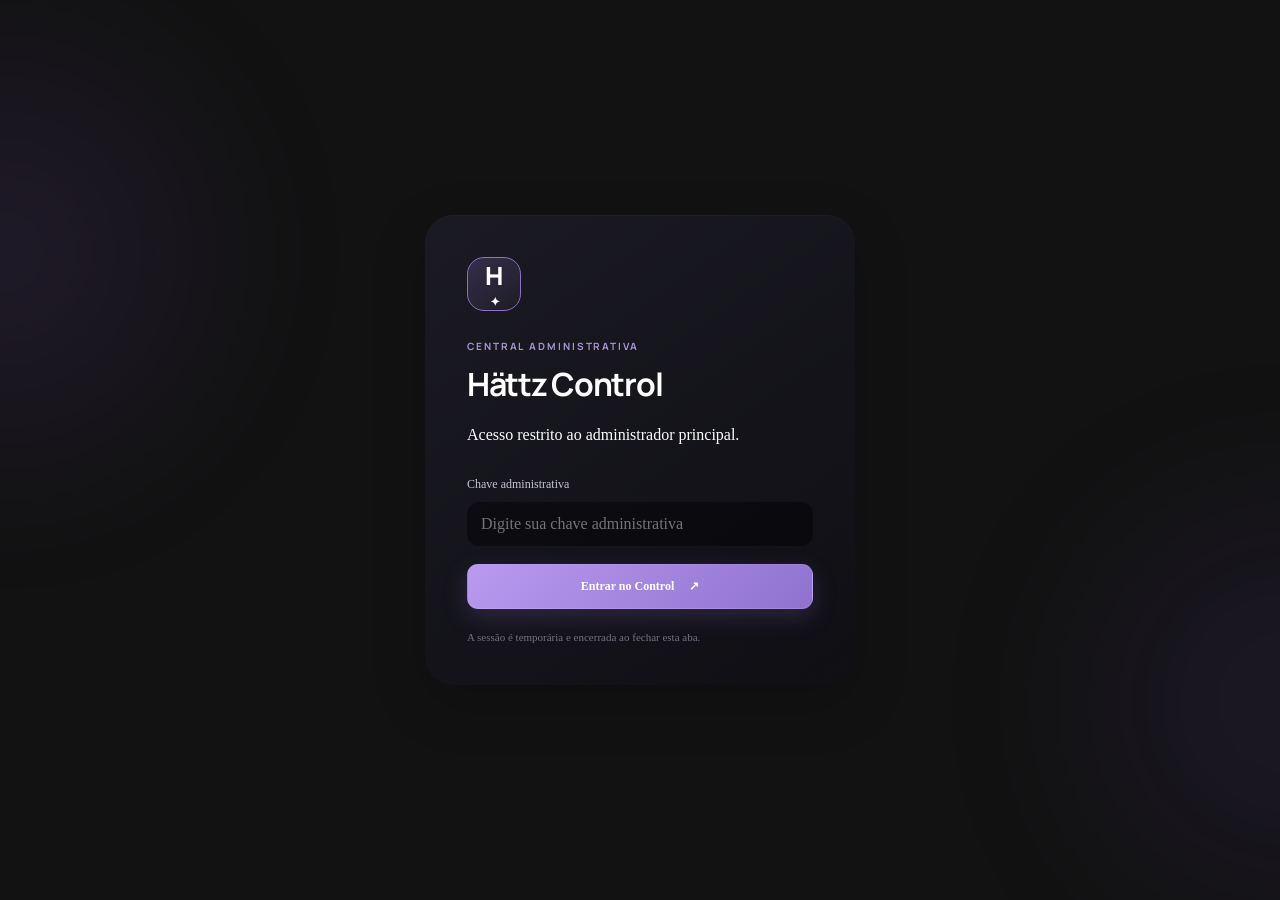
==== commit e47dde6f: "Add files via upload" ====
--- a/control.html
+++ b/control.html
@@ -70,15 +70,15 @@
           </section>
 
           <section class="view" id="view-ecosystem">
-            <div class="page-heading"><div><p class="eyebrow">HÄTTZ ECOSYSTEM</p><h1>Ecossistema</h1><p class="muted">Catálogos, molduras, insígnias e benefícios VIP por perfil.</p></div><button id="reloadEcosystem" class="quiet-button">↻ Atualizar</button></div>
+            <div class="page-heading"><div><p class="eyebrow">HÄTTZ ECOSYSTEM</p><h1>Ecossistema</h1><p class="muted">Crie cargos, tags e molduras do zero e escolha exatamente quais perfis recebem cada item.</p></div><button id="reloadEcosystem" class="quiet-button">↻ Atualizar</button></div>
             <div class="panel-grid">
               <article class="panel glass"><div class="panel-heading"><div><p class="eyebrow">CATALOGUE</p><h2>Criar ou atualizar item</h2></div></div>
-                <div class="field"><label for="catalogKind">Tipo</label><select id="catalogKind"><option value="badges">Insígnia</option><option value="frames">Moldura</option></select></div>
+                <div class="field"><label for="catalogKind">Tipo</label><select id="catalogKind"><option value="badges">Tag</option><option value="frames">Moldura</option></select></div>
                 <div class="field"><label for="catalogId">ID único</label><input id="catalogId" maxlength="48" placeholder="ex.: early-supporter"></div>
                 <div class="field"><label for="catalogName">Nome</label><input id="catalogName" maxlength="64" placeholder="Nome exibido"></div>
                 <div class="field"><label for="catalogDescription">Descrição</label><textarea id="catalogDescription" maxlength="240" rows="2"></textarea></div>
                 <div class="field"><label for="catalogRarity">Raridade</label><select id="catalogRarity"><option value="basic">Basic</option><option value="premium">Premium</option><option value="elite">Elite</option></select></div>
-                <div class="field" id="catalogBadgeFields"><label for="catalogCategory">Categoria</label><input id="catalogCategory" maxlength="32" value="community"><label for="catalogIcon">Ícone</label><input id="catalogIcon" maxlength="4" value="✦"></div>
+                <div class="field" id="catalogBadgeFields"><label for="catalogCategory">Categoria</label><input id="catalogCategory" maxlength="32" value="" placeholder="Categoria personalizada"><label for="catalogIcon">Ícone</label><input id="catalogIcon" maxlength="4" value="" placeholder="Ícone"></div>
                 <button id="saveCatalogItem" class="primary">Salvar item</button>
               </article>
               <article class="panel glass"><div class="panel-heading"><div><p class="eyebrow">PROFILE BENEFITS</p><h2>Gerenciar benefícios</h2></div></div>
@@ -86,7 +86,7 @@
                 <div class="field"><label for="vipEnabled">Acesso VIP</label><select id="vipEnabled"><option value="true">Conceder / manter ativo</option><option value="false">Revogar</option></select></div>
                 <div class="field"><label for="vipExpiry">Validade (opcional)</label><input id="vipExpiry" type="datetime-local"></div>
                 <button id="saveVip" class="secondary">Atualizar VIP</button><p class="muted">Benefício aplicado no backend: limite individual de mídia de 500 MiB enquanto o VIP estiver ativo (250 MiB no plano padrão). O teto global do Hättz não muda.</p>
-                <div class="field"><label for="grantBadgeId">Insígnia</label><select id="grantBadgeId"></select><button id="grantBadge" class="secondary">Conceder insígnia</button><button id="revokeBadge" class="quiet-button">Revogar insígnia</button></div>
+                <div class="field"><label for="grantBadgeId">Tag</label><select id="grantBadgeId"></select><button id="grantBadge" class="secondary">Conceder tag</button><button id="revokeBadge" class="quiet-button">Revogar tag</button></div>
                 <div class="field"><label for="grantFrameId">Moldura</label><select id="grantFrameId"></select><button id="grantFrame" class="secondary">Conceder moldura</button><button id="revokeFrame" class="quiet-button">Revogar moldura</button></div>
                 <div class="field role-manager">
                   <label for="grantRoleId">Cargo do perfil</label>
@@ -95,6 +95,8 @@
                   <input id="roleExpiry" type="datetime-local">
                   <div class="inline-actions"><button id="grantRole" class="secondary" type="button">Conceder cargo</button><button id="revokeRole" class="quiet-button" type="button">Revogar cargo</button><button id="loadProfileRoles" class="quiet-button" type="button">Ver cargos</button></div>
                   <div id="profileRoleList" class="role-list"><p class="empty">Informe um perfil para consultar os cargos.</p></div>
+                  <div class="inline-actions"><button id="loadProfileBadges" class="quiet-button" type="button">Ver tags e molduras atribuídas</button></div>
+                  <div id="profileBadgeList" class="role-list"><p class="empty">As tags e molduras atribuídas aparecerão aqui.</p></div>
                 </div>
                 <p class="muted">VIP é um benefício separado dos cargos. Cargos administrativos e reservados não aparecem nesta lista.</p>
                 <p class="muted">Todas as operações são validadas no Worker e registradas na auditoria.</p>
@@ -121,28 +123,8 @@
               <div id="roleDefinitionList" class="role-definition-list"><p class="empty">Carregando cargos...</p></div>
               <p class="muted">Os temas são aplicados somente ao perfil que recebeu o cargo ativo. Cargos administrativos e VIP não podem ser criados por este editor.</p>
             </article>
-            <article class="panel glass role-design-panel">
-              <div class="panel-heading"><div><p class="eyebrow">SPECIAL IDENTITIES</p><h2>Cargos especiais e temas exclusivos</h2><p class="muted">Crie cargos personalizados com identidade visual própria. Depois, conceda-os individualmente pelo código do perfil.</p></div></div>
-              <div class="role-design-grid">
-                <div class="field"><label for="roleDefinitionId">ID único</label><input id="roleDefinitionId" maxlength="48" placeholder="ex.: celestial-artist"></div>
-                <div class="field"><label for="roleDefinitionLabel">Nome do cargo</label><input id="roleDefinitionLabel" maxlength="40" placeholder="Celestial Artist"></div>
-                <div class="field"><label for="roleDefinitionColor">Cor do cargo</label><input id="roleDefinitionColor" type="color" value="#b99af0"></div>
-                <div class="field"><label for="roleDefinitionDescription">Descrição</label><input id="roleDefinitionDescription" maxlength="180" placeholder="Identidade especial da comunidade"></div>
-              </div>
-              <p class="eyebrow role-theme-eyebrow">TEMA EXCLUSIVO DO CARGO</p>
-              <div class="role-theme-colors">
-                <label>Fundo <input id="roleThemeBackground" type="color" value="#0b0a10"></label>
-                <label>Gradiente <input id="roleThemeGradient" type="color" value="#292333"></label>
-                <label>Cartões <input id="roleThemeCard" type="color" value="#14121b"></label>
-                <label>Destaque <input id="roleThemeAccent" type="color" value="#a78bfa"></label>
-                <label>Texto <input id="roleThemeText" type="color" value="#f4f0fa"></label>
-                <label>Bordas <input id="roleThemeBorder" type="color" value="#302a3a"></label>
-              </div>
-              <div class="inline-actions"><button id="saveRoleDefinition" class="primary" type="button">Salvar cargo especial</button><button id="newRoleDefinition" class="quiet-button" type="button">Novo cargo</button></div>
-              <div id="roleDefinitionList" class="role-definition-list"><p class="empty">Carregando cargos...</p></div>
-              <p class="muted">Os temas são aplicados somente ao perfil que recebeu o cargo ativo. Cargos administrativos e VIP não podem ser criados por este editor.</p>
-            </article>
-            <article class="panel glass"><div class="panel-heading"><div><p class="eyebrow">PUBLISHED CATALOGUE</p><h2>Itens ativos</h2></div></div><div id="ecosystemCatalog" class="audit-list"><p class="empty">Carregando catálogo...</p></div></article>
+            <article class="panel glass"><div class="panel-heading"><div><p class="eyebrow">ROLE ASSIGNMENTS</p><h2>Quem recebeu cada cargo ou tag</h2><p class="muted">Lista de atribuições ativas, com perfil, cargo e validade.</p></div><button id="reloadRoleAssignments" class="quiet-button" type="button">↻ Atualizar</button></div><div id="roleAssignmentsList" class="audit-list"><p class="empty">Carregando atribuições...</p></div></article>
+            <article class="panel glass"><div class="panel-heading"><div><p class="eyebrow">PUBLISHED CATALOGUE</p><h2>Tags e molduras disponíveis</h2></div></div><div id="ecosystemCatalog" class="audit-list"><p class="empty">Carregando catálogo...</p></div></article>
           </section>
 
           <section class="view" id="view-storage">
@@ -173,7 +155,7 @@
           <section class="view" id="view-ip">
             <div class="page-heading"><div><p class="eyebrow">RESTRICTED INTELLIGENCE</p><h1>IP Intelligence</h1><p class="muted">Dados sensíveis visíveis somente nesta sessão de administrador principal.</p></div><button id="reloadIp" class="quiet-button">↻ Atualizar</button></div>
             <div class="privacy-banner"><span>⌁</span><div><strong>Acesso exclusivo</strong><p>IPs são dados pessoais: ficam criptografados e acessíveis somente ao proprietário. O painel mostra sinais técnicos e localização aproximada; não tenta descobrir identidade, endereço residencial ou outros dados privados.</p></div></div>
-            <article class="panel glass"><div class="toolbar"><input id="ipProfileFilter" class="search-input" placeholder="Filtrar por código de perfil"><button id="searchIp" class="secondary">Consultar</button><button id="clearIpEvents" class="quiet-button danger-action" type="button">⌫ Limpar histórico</button></div><p class="muted" id="vpnProviderStatus">A classificação de VPN/proxy depende do provedor de reputação configurado.</p><div class="table-wrap"><table><thead><tr><th>IP</th><th>Perfil</th><th>Localização</th><th>ISP / ASN</th><th>Dispositivo</th><th>Navegador / SO</th><th>VPN / Proxy / Tor</th><th>Atividade</th><th>Evento</th></tr></thead><tbody id="ipTable"><tr><td colspan="9" class="empty">Carregando eventos...</td></tr></tbody></table></div></article>
+            <article class="panel glass"><div class="toolbar"><input id="ipProfileFilter" class="search-input" placeholder="Filtrar por código de perfil"><button id="searchIp" class="secondary">Consultar</button><button id="clearIpEvents" class="quiet-button danger-action" type="button">⌫ Limpar histórico</button></div><p class="muted" id="vpnProviderStatus">Sistema, navegador e dispositivo são estimados pelo user-agent. VPN/proxy/Tor dependem do provedor de reputação configurado.</p><div class="table-wrap"><table><thead><tr><th>IP</th><th>Perfil</th><th>Localização</th><th>ISP / ASN</th><th>Dispositivo / modelo</th><th>Navegador</th><th>Sistema operacional</th><th>VPN / Proxy / Tor</th><th>Atividade</th><th>Evento</th></tr></thead><tbody id="ipTable"><tr><td colspan="10" class="empty">Carregando eventos...</td></tr></tbody></table></div></article>
           </section>
 
           <section class="view" id="view-audit">
--- a/core/design-tokens.css
+++ b/core/design-tokens.css
@@ -1,3 +1,4 @@
+   Componentes podem criar aliases locais, mas os valores-base vivem aqui. */
 :root {
   color-scheme: dark;
   --hattz-color-bg: #0b0a10;
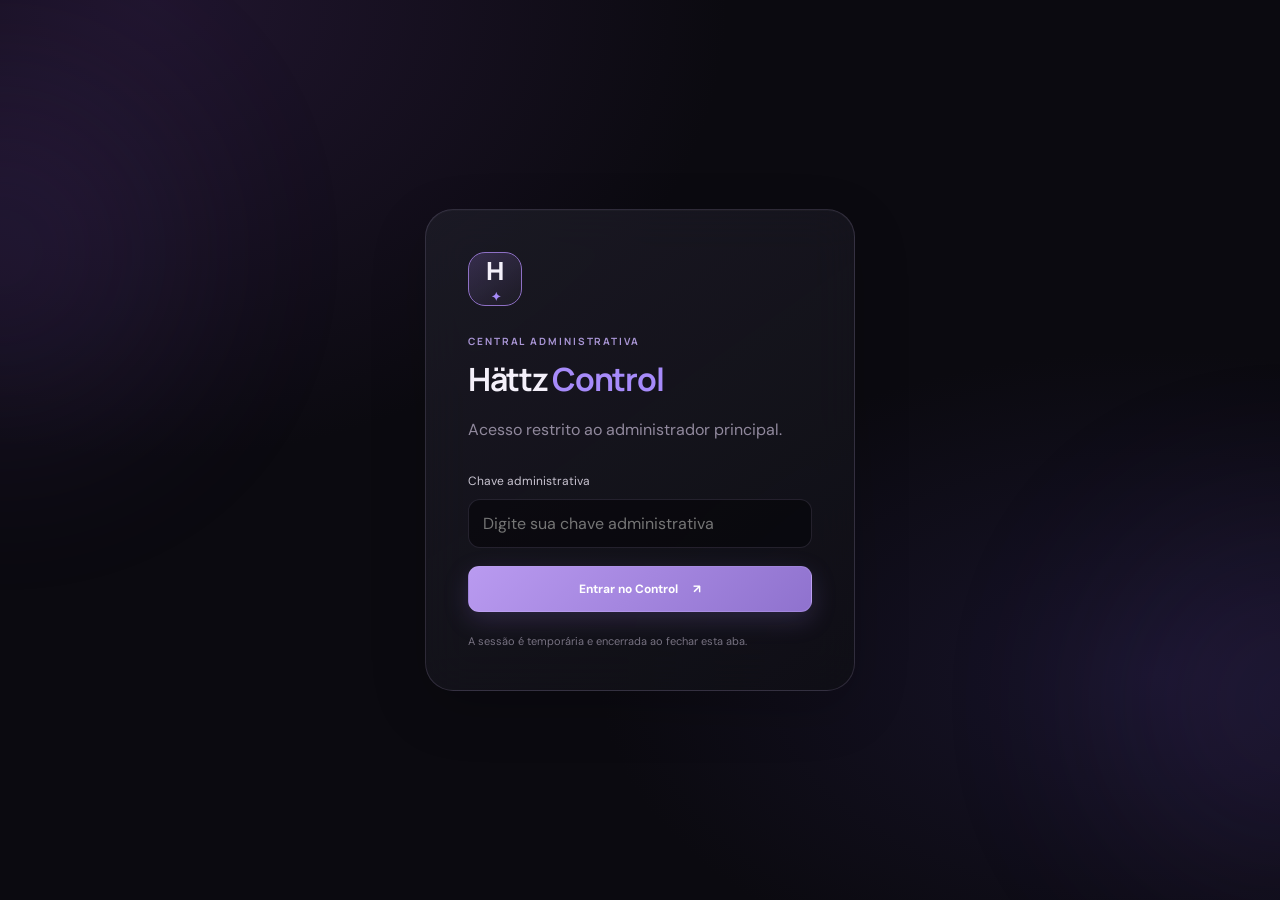
==== commit b029eccd: "Add files via upload" ====
--- a/control.html
+++ b/control.html
@@ -72,14 +72,15 @@
           <section class="view" id="view-ecosystem">
             <div class="page-heading"><div><p class="eyebrow">HÄTTZ ECOSYSTEM</p><h1>Ecossistema</h1><p class="muted">Crie cargos, tags e molduras do zero e escolha exatamente quais perfis recebem cada item.</p></div><button id="reloadEcosystem" class="quiet-button">↻ Atualizar</button></div>
             <div class="panel-grid">
+              <article class="panel glass"><div class="panel-heading"><div><p class="eyebrow">STUDIO PERMISSIONS</p><h2>Cargos autorizados ao editor de tema</h2></div></div><p class="muted">Selecione um ou mais cargos. Apenas os perfis que possuírem pelo menos um deles poderão editar o próprio tema no Studio.</p><div id="studioAccessRoles" class="role-list"><p class="empty">Carregando cargos...</p></div><button id="saveStudioAccess" class="secondary" type="button">Salvar permissões do Studio</button></article>
               <article class="panel glass"><div class="panel-heading"><div><p class="eyebrow">CATALOGUE</p><h2>Criar ou atualizar item</h2></div></div>
                 <div class="field"><label for="catalogKind">Tipo</label><select id="catalogKind"><option value="badges">Tag</option><option value="frames">Moldura</option></select></div>
                 <div class="field"><label for="catalogId">ID único</label><input id="catalogId" maxlength="48" placeholder="ex.: early-supporter"></div>
                 <div class="field"><label for="catalogName">Nome</label><input id="catalogName" maxlength="64" placeholder="Nome exibido"></div>
                 <div class="field"><label for="catalogDescription">Descrição</label><textarea id="catalogDescription" maxlength="240" rows="2"></textarea></div>
-                <div class="field"><label for="catalogRarity">Raridade</label><select id="catalogRarity"><option value="basic">Basic</option><option value="premium">Premium</option><option value="elite">Elite</option></select></div>
-                <div class="field" id="catalogBadgeFields"><label for="catalogCategory">Categoria</label><input id="catalogCategory" maxlength="32" value="" placeholder="Categoria personalizada"><label for="catalogIcon">Ícone</label><input id="catalogIcon" maxlength="4" value="" placeholder="Ícone"></div>
-                <button id="saveCatalogItem" class="primary">Salvar item</button>
+                <div class="field"><label for="catalogRarity">Raridade</label><select id="catalogRarity"><option value="1">Comum</option><option value="2">Incomum</option><option value="3">Raro</option><option value="4">Épico</option><option value="5">Lendário</option><option value="6">Mítico</option><option value="7">Celestial</option><option value="8">Transcendente</option></select></div>
+                <div class="field" id="catalogBadgeFields"><label for="catalogCategory">Categoria</label><input id="catalogCategory" maxlength="32" value="" placeholder="Categoria personalizada"><label for="catalogIcon">Ícone (emoji ou PNG)</label><input id="catalogIcon" maxlength="4" value="" placeholder="✦"><input id="catalogIconFile" type="file" accept="image/png"><small>PNG até 128 KB. A imagem substitui o emoji.</small></div>
+                <div id="catalogFrameFields" hidden><label for="catalogFrameFile">Imagem PNG da moldura</label><input id="catalogFrameFile" type="file" accept="image/png"><small>PNG com transparência recomendado · até 300 KB.</small><div class="field"><label for="catalogFrameScale">Escala da imagem</label><input id="catalogFrameScale" type="range" min="25" max="200" value="100"></div><div class="field"><label for="catalogFrameX">Posição horizontal</label><input id="catalogFrameX" type="range" min="-100" max="100" value="0"></div><div class="field"><label for="catalogFrameY">Posição vertical</label><input id="catalogFrameY" type="range" min="-100" max="100" value="0"></div></div><button id="saveCatalogItem" class="primary">Salvar item</button>
               </article>
               <article class="panel glass"><div class="panel-heading"><div><p class="eyebrow">PROFILE BENEFITS</p><h2>Gerenciar benefícios</h2></div></div>
                 <div class="field"><label for="entitlementCode">Código do perfil</label><input id="entitlementCode" placeholder="HTZ-ABCDE-FGHIJ"></div>
--- a/core/design-tokens.css
+++ b/core/design-tokens.css
@@ -1,4 +1,3 @@
-   Componentes podem criar aliases locais, mas os valores-base vivem aqui. */
 :root {
   color-scheme: dark;
   --hattz-color-bg: #0b0a10;
--- a/control.css
+++ b/control.css
@@ -70,3 +70,7 @@
 .role-preview-chip{justify-self:start;border:1px solid color-mix(in srgb,var(--role-accent) 45%,transparent);border-radius:999px;padding:6px 11px;background:color-mix(in srgb,var(--role-accent) 13%,transparent);color:var(--role-accent);font-size:.8rem;font-weight:700}
 .role-definition-meta{color:var(--muted);font-size:.76rem;overflow-wrap:anywhere}
 @media(max-width:760px){.role-design-grid{grid-template-columns:1fr}.role-theme-colors{grid-template-columns:repeat(3,minmax(0,1fr))}.role-definition-row{grid-template-columns:1fr auto}.role-definition-meta{grid-column:1}}
+
+.role-access-option{display:grid;grid-template-columns:auto 1fr;gap:4px 10px;align-items:center;padding:10px 12px;border:1px solid var(--border,#302a3a);border-radius:12px;margin:7px 0;background:rgba(255,255,255,.025)}
+.role-access-option input{grid-row:span 2;accent-color:var(--accent,#a78bfa);width:17px;height:17px}
+.role-access-option span{font-weight:700}.role-access-option small{opacity:.62;font-size:11px}
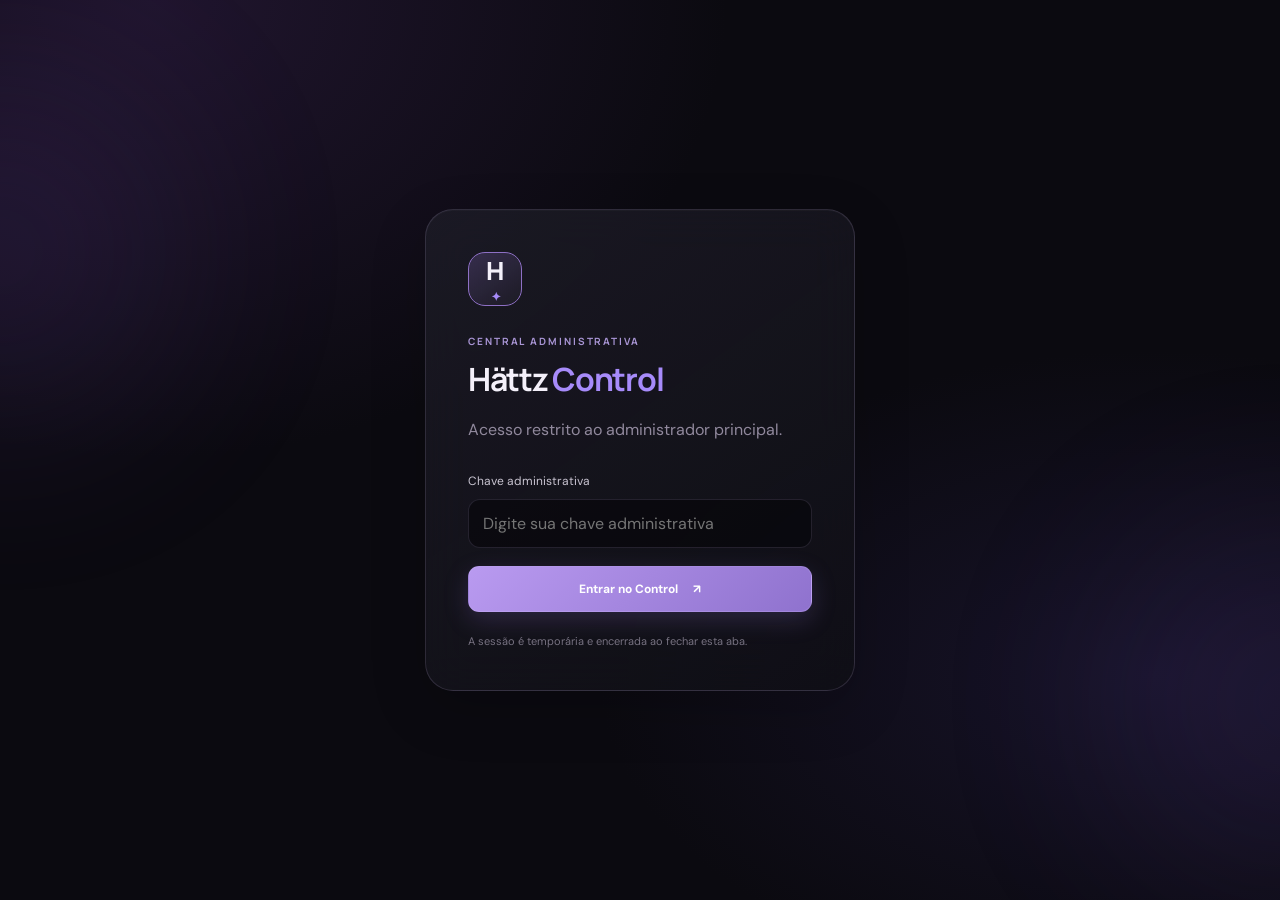
==== commit 810aae42: "Add files via upload" ====
--- a/control.html
+++ b/control.html
@@ -59,11 +59,11 @@
           </section>
 
           <section class="view" id="view-profiles">
-            <div class="page-heading"><div><p class="eyebrow">CLOUD DATABASE</p><h1>Perfis na nuvem</h1><p class="muted">Pesquise, suspenda, reative ou exclua perfis e suas mídias.</p></div><button id="reloadProfiles" class="quiet-button">↻ Atualizar</button></div>
+            <div class="page-heading"><div><p class="eyebrow">CLOUD DATABASE</p><h1>Perfis na nuvem</h1><p class="muted">Pesquise, restaure, suspenda, reative ou exclua perfis e suas mídias.</p></div><button id="reloadProfiles" class="quiet-button">↻ Atualizar</button></div>
             <div class="panel glass">
               <div class="toolbar"><input id="profileSearch" class="search-input" type="search" placeholder="Buscar por código ou conteúdo do perfil"><button id="searchProfiles" class="secondary">Buscar</button></div>
               <div class="selection-toolbar"><span id="selectionCount">Nenhum perfil selecionado</span><div><button id="suspendSelected" class="secondary" disabled>Suspender</button><button id="activateSelected" class="secondary" disabled>Reativar</button><button id="deleteSelected" class="danger" disabled>Excluir selecionados</button></div></div>
-              <div class="table-wrap"><table><thead><tr><th><input id="selectAllProfiles" type="checkbox" aria-label="Selecionar todos desta página"></th><th>Perfil</th><th>Armazenamento</th><th>Mídias</th><th>Estado</th><th>Atualizado</th></tr></thead><tbody id="profilesTable"><tr><td colspan="6" class="empty">Carregando perfis...</td></tr></tbody></table></div>
+              <div class="table-wrap"><table><thead><tr><th><input id="selectAllProfiles" type="checkbox" aria-label="Selecionar todos desta página"></th><th>Perfil</th><th>Armazenamento</th><th>Mídias</th><th>Estado</th><th>Atualizado</th><th>Ações</th></tr></thead><tbody id="profilesTable"><tr><td colspan="7" class="empty">Carregando perfis...</td></tr></tbody></table></div>
               <div class="pagination"><span id="profilesPageLabel">Página 1</span><div><button id="previousPage" class="quiet-button" disabled>← Anterior</button><button id="nextPage" class="quiet-button" disabled>Próxima →</button></div></div>
             </div>
             <p class="warning-note">Os perfis oficiais são protegidos pelo servidor e não podem ser excluídos nem suspensos.</p>
--- a/control.css
+++ b/control.css
@@ -74,3 +74,17 @@
 .role-access-option{display:grid;grid-template-columns:auto 1fr;gap:4px 10px;align-items:center;padding:10px 12px;border:1px solid var(--border,#302a3a);border-radius:12px;margin:7px 0;background:rgba(255,255,255,.025)}
 .role-access-option input{grid-row:span 2;accent-color:var(--accent,#a78bfa);width:17px;height:17px}
 .role-access-option span{font-weight:700}.role-access-option small{opacity:.62;font-size:11px}
+
+/* v7 — refinamento de legibilidade, hierarquia e ações de perfil */
+.profile-reset{white-space:nowrap;font-size:.72rem;padding:8px 11px;border-color:rgba(185,154,240,.24);color:#d7c6f5}
+.profile-reset:hover{background:rgba(185,154,240,.12);border-color:rgba(185,154,240,.5)}
+#profilesTable td{vertical-align:middle;padding-top:13px;padding-bottom:13px}
+#profilesTable tr{transition:background .16s ease}
+#profilesTable .code-cell{font-variant-numeric:tabular-nums;letter-spacing:.025em}
+.selection-toolbar{gap:14px}
+.selection-toolbar>div{display:flex;flex-wrap:wrap;gap:8px}
+.panel-heading{gap:16px}
+.page-heading{gap:18px}
+.field small,.muted{line-height:1.65}
+button:disabled{cursor:not-allowed;opacity:.48;transform:none!important}
+@media(max-width:760px){#profilesTable{min-width:760px}.profile-reset{font-size:.68rem}.selection-toolbar>div>*{flex:1 1 auto}}
